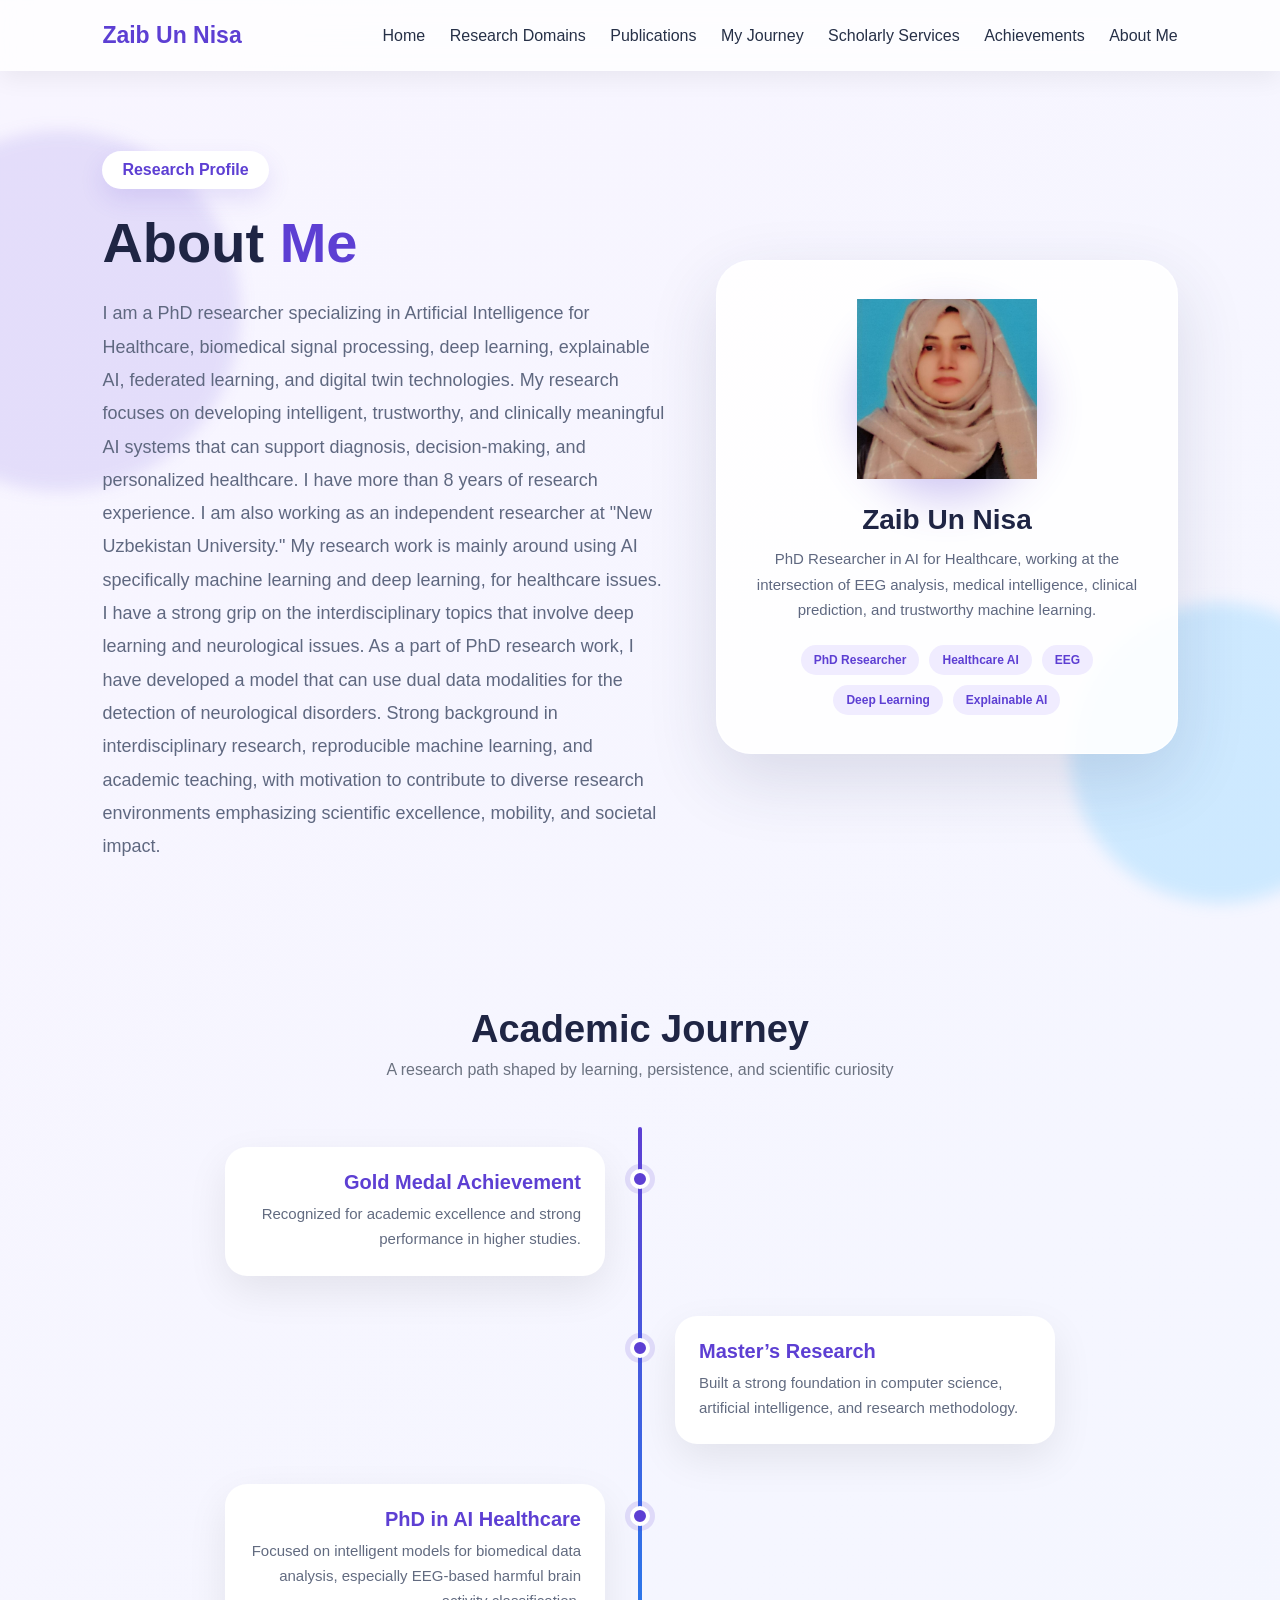
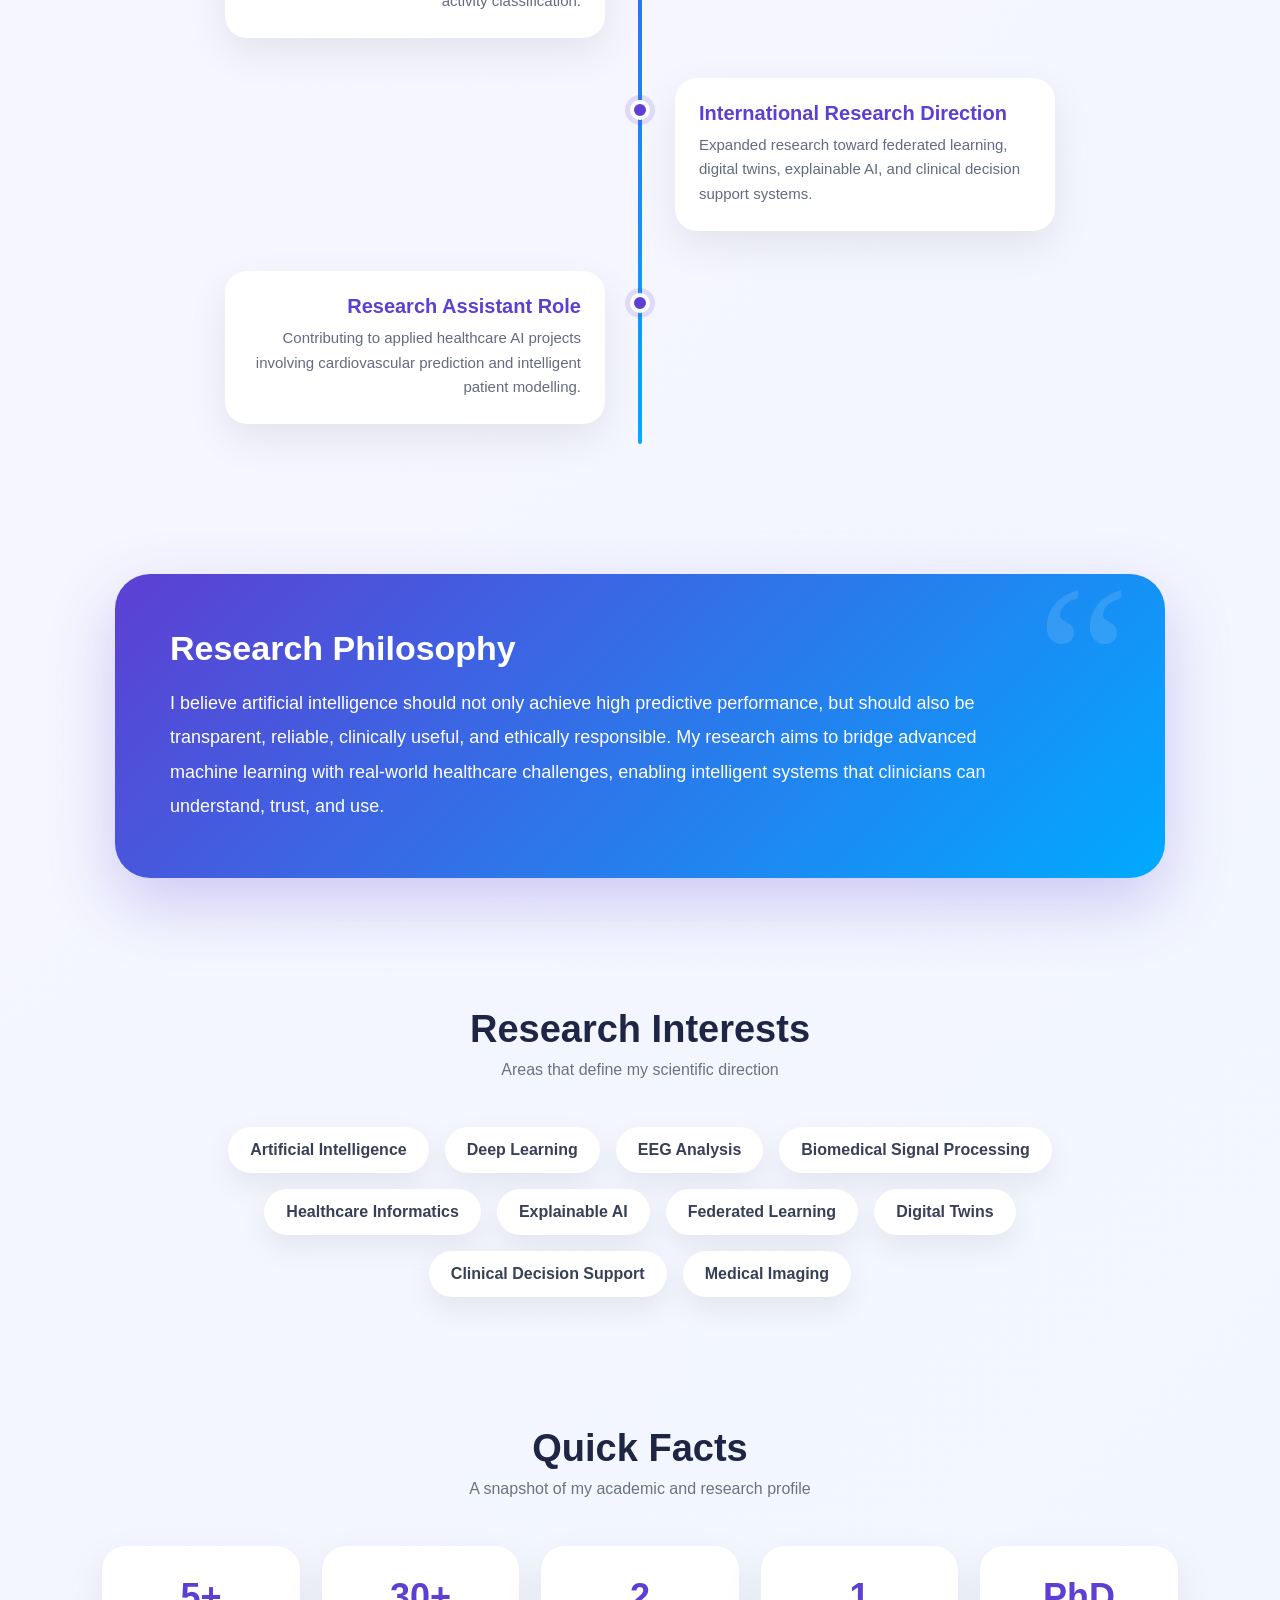
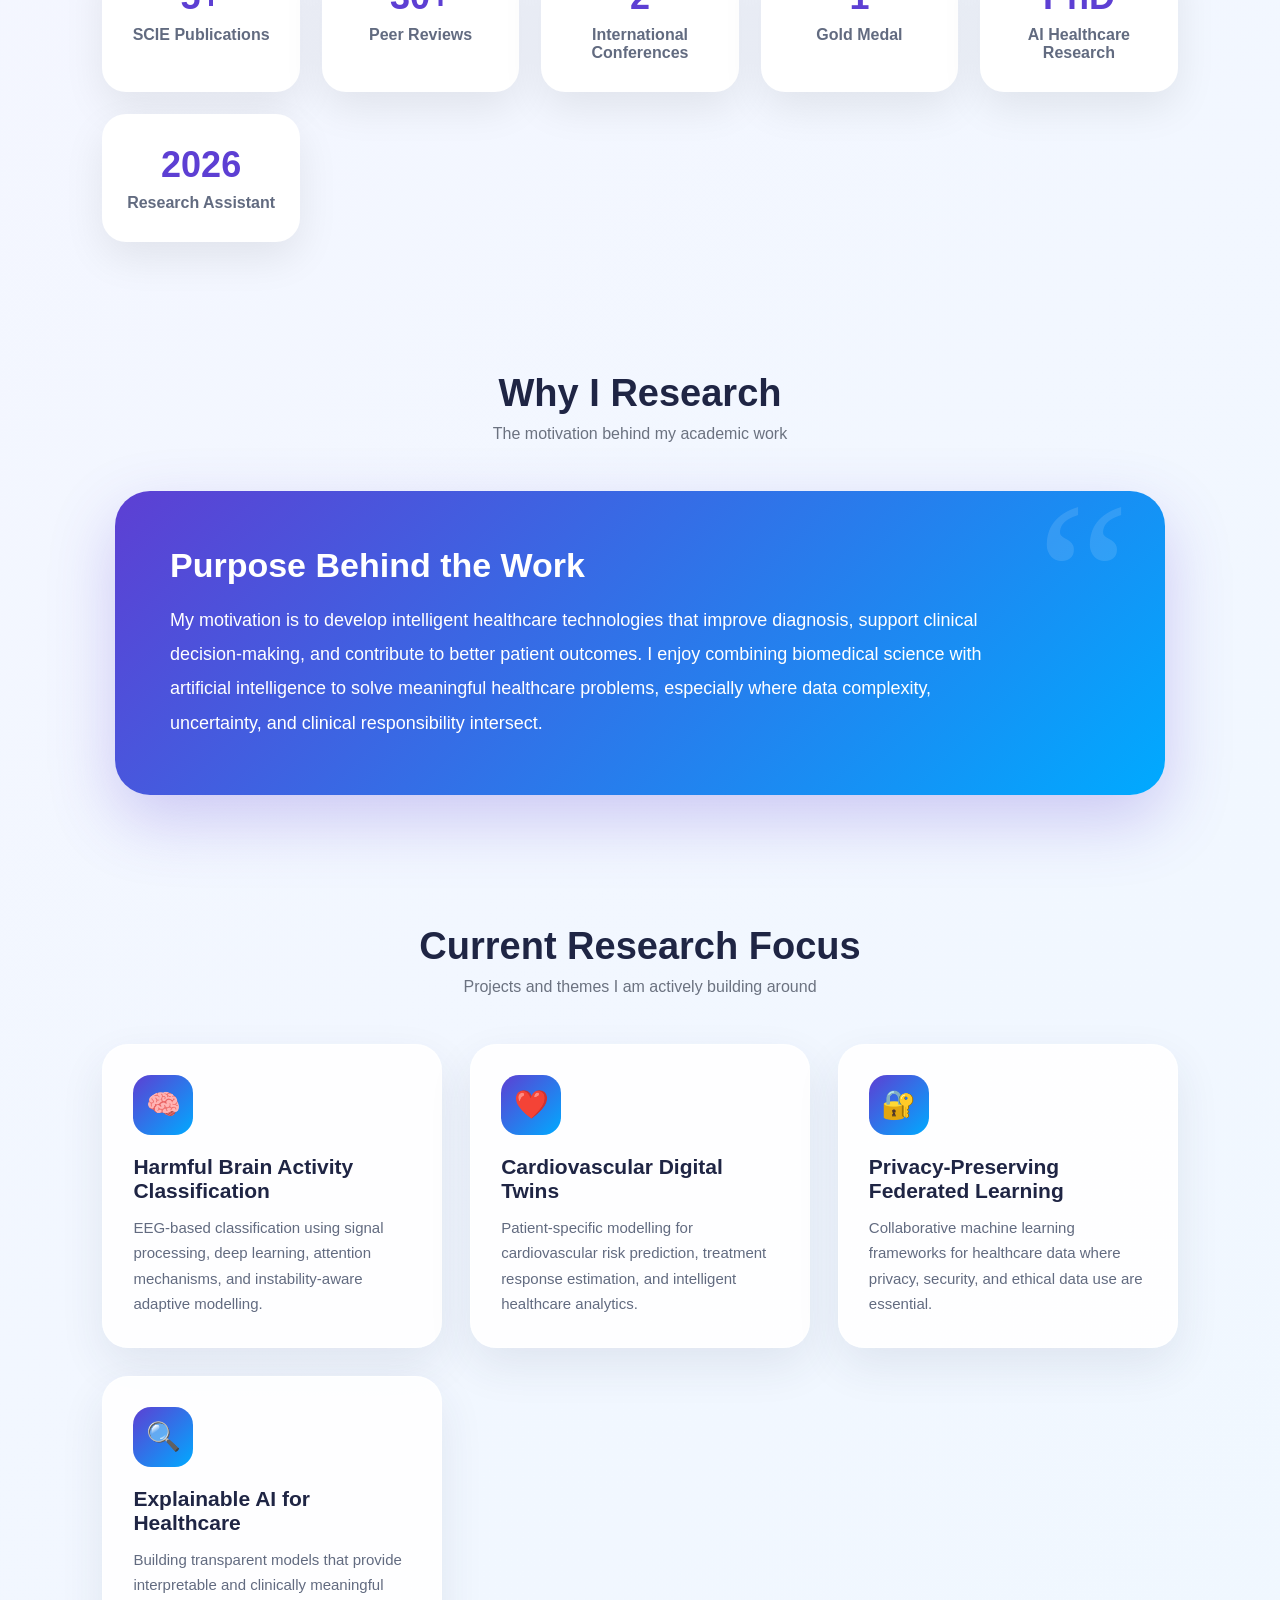
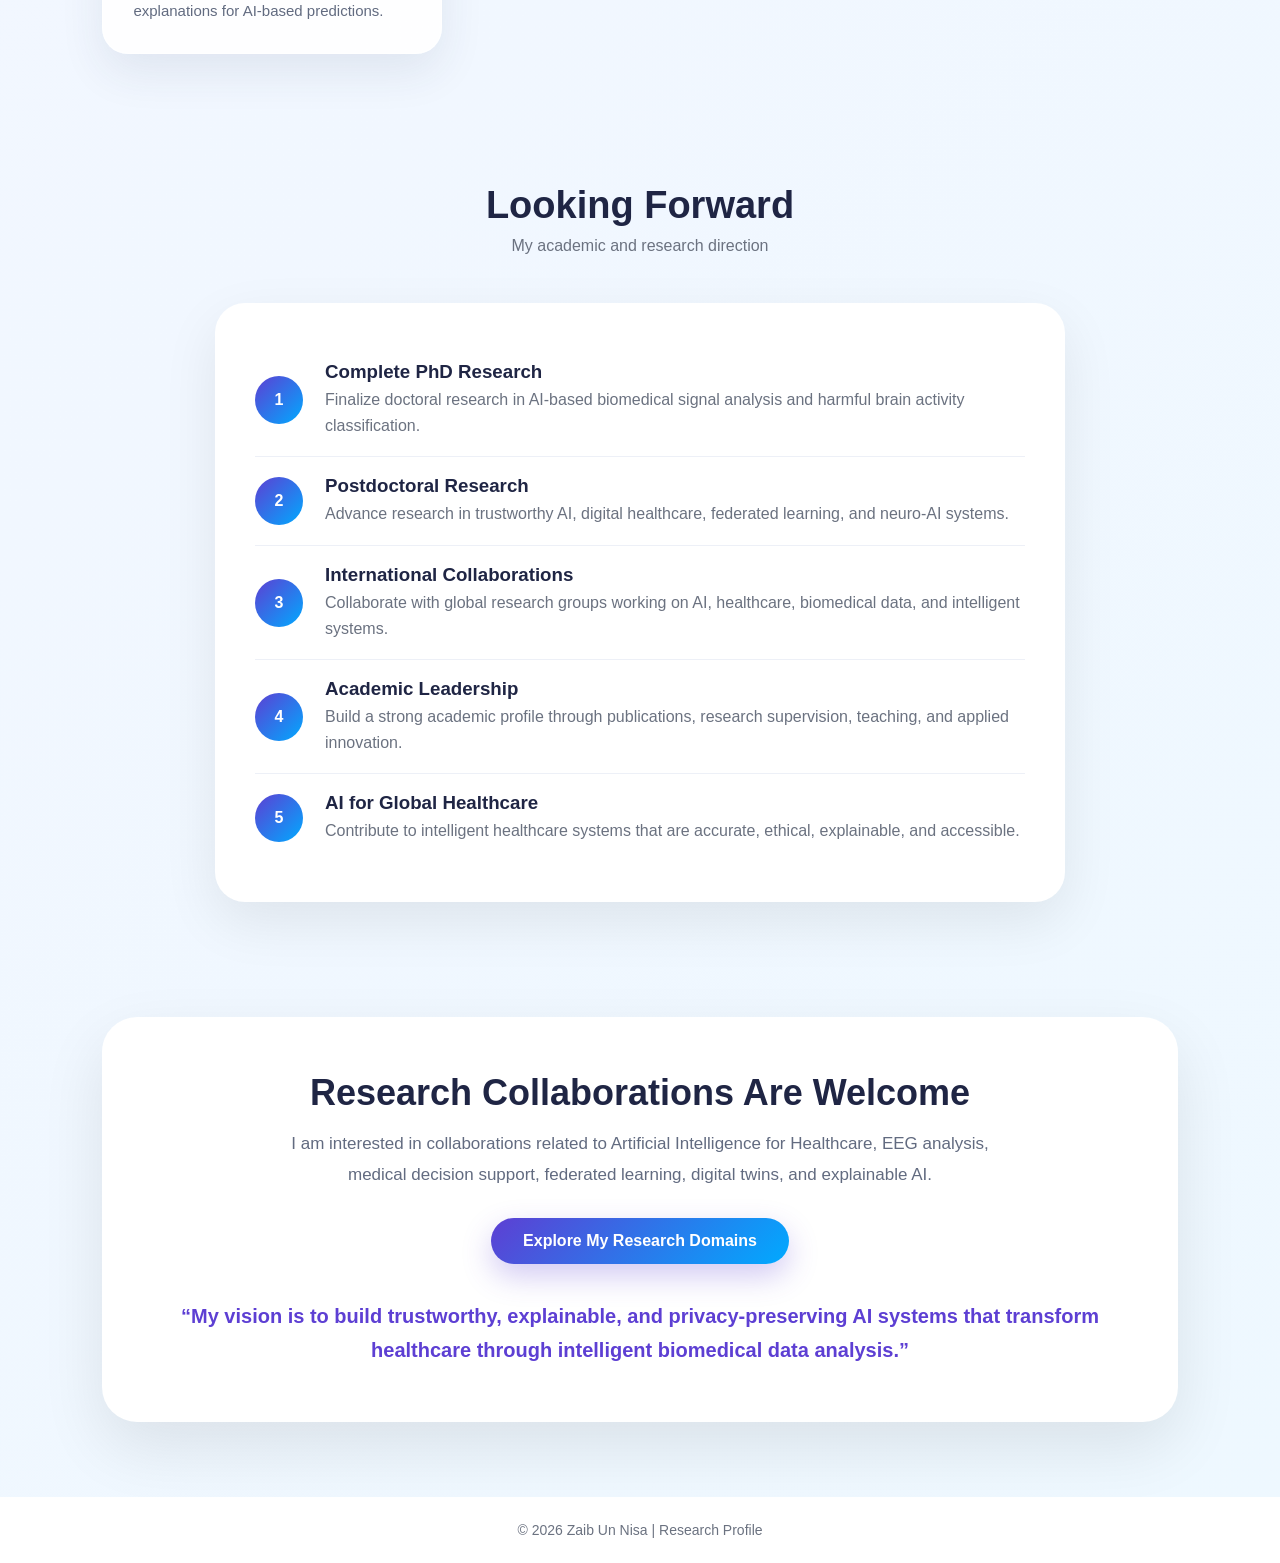
==== abtMe.html @ 647e05a8 "Add files via upload" ====
<!DOCTYPE html>
<html lang="en">
<head>
  <meta charset="UTF-8" />
  <meta name="viewport" content="width=device-width, initial-scale=1.0" />
  <title>Research Profile | Zaib Un Nisa</title>

  <style>
    * {
      margin: 0;
      padding: 0;
      box-sizing: border-box;
      font-family: "Poppins", "Segoe UI", sans-serif;
    }

    body {
      background: linear-gradient(135deg, #f8f5ff, #eef8ff);
      color: #243047;
      overflow-x: hidden;
    }

    header {
      padding: 22px 8%;
      display: flex;
      justify-content: space-between;
      align-items: center;
      background: rgba(255,255,255,0.78);
      backdrop-filter: blur(14px);
      position: sticky;
      top: 0;
      z-index: 100;
      box-shadow: 0 8px 25px rgba(0,0,0,0.06);
    }

    .logo {
      font-size: 23px;
      font-weight: 800;
      color: #5d3fd3;
    }

    nav a {
      text-decoration: none;
      color: #263047;
      margin-left: 20px;
      font-weight: 500;
      transition: 0.3s;
    }

    nav a:hover {
      color: #5d3fd3;
    }

    .hero {
      min-height: 90vh;
      display: grid;
      grid-template-columns: 1.1fr 0.9fr;
      align-items: center;
      gap: 50px;
      padding: 80px 8%;
      position: relative;
    }

    .hero::before {
      content: "";
      position: absolute;
      width: 360px;
      height: 360px;
      background: rgba(93,63,211,0.13);
      border-radius: 50%;
      top: 60px;
      left: -120px;
      filter: blur(8px);
    }

    .hero::after {
      content: "";
      position: absolute;
      width: 300px;
      height: 300px;
      background: rgba(0,170,255,0.16);
      border-radius: 50%;
      right: -90px;
      bottom: 40px;
      filter: blur(8px);
    }

    .hero-text {
      position: relative;
      z-index: 2;
    }

    .badge {
      display: inline-block;
      padding: 10px 20px;
      border-radius: 30px;
      background: white;
      color: #5d3fd3;
      font-weight: 700;
      margin-bottom: 22px;
      box-shadow: 0 10px 25px rgba(93,63,211,0.13);
    }

    .hero h1 {
      font-size: 56px;
      line-height: 1.15;
      color: #1f2544;
      margin-bottom: 22px;
    }

    .hero h1 span {
      color: #5d3fd3;
    }

    .hero p {
      font-size: 18px;
      line-height: 1.85;
      color: #5f6880;
      max-width: 700px;
    }

    .hero-card {
      position: relative;
      z-index: 2;
      background: rgba(255,255,255,0.9);
      border-radius: 35px;
      padding: 38px;
      box-shadow: 0 25px 70px rgba(40,50,90,0.14);
      border: 1px solid rgba(255,255,255,0.9);
    }

    .profile-circle {
      width: 180px;
      height: 180px;
      border-radius: 50%;
      margin: 0 auto 25px;
      background: linear-gradient(135deg, #5d3fd3, #00aaff);
      display: flex;
      align-items: center;
      justify-content: center;
      font-size: 68px;
      color: white;
      box-shadow: 0 18px 45px rgba(93,63,211,0.3);
    }

    .hero-card h2 {
      text-align: center;
      font-size: 28px;
      color: #1f2544;
      margin-bottom: 10px;
    }

    .hero-card p {
      text-align: center;
      font-size: 15px;
      line-height: 1.7;
    }

   
%%%%%%%%%%%%%%%%%%%%%%
    .profile-circle{
        width:220px;
        height:220px;
        margin:0 auto 25px;
        border-radius:50%;
        overflow:hidden;
        border:6px solid white;
        box-shadow:0 15px 40px rgba(93,63,211,.35);
        background:#fff;
    }

     .profile-circle img{
        width:100%;
        height:100%;
        object-fit:cover;
        object-position:center 15%;
        display:block;
        transition:.5s;
    }

    .profile-circle:hover img{
    transform:scale(1.05);
    }

    .mini-tags {
      display: flex;
      flex-wrap: wrap;
      gap: 10px;
      justify-content: center;
      margin-top: 22px;
    }

    .mini-tags span {
      background: #f0ecff;
      color: #5d3fd3;
      padding: 8px 13px;
      border-radius: 20px;
      font-size: 12px;
      font-weight: 700;
    }

    .section {
      padding: 65px 8%;
    }

    .section-title {
      text-align: center;
      margin-bottom: 48px;
    }

    .section-title h2 {
      font-size: 38px;
      color: #1f2544;
      margin-bottom: 10px;
    }

    .section-title p {
      color: #6b7280;
      font-size: 16px;
    }

    .timeline {
      max-width: 900px;
      margin: auto;
      position: relative;
    }

    .timeline::before {
      content: "";
      position: absolute;
      width: 4px;
      height: 100%;
      background: linear-gradient(#5d3fd3, #00aaff);
      left: 50%;
      transform: translateX(-50%);
      border-radius: 20px;
    }

    .timeline-item {
      width: 50%;
      padding: 20px 35px;
      position: relative;
    }

    .timeline-item:nth-child(odd) {
      left: 0;
      text-align: right;
    }

    .timeline-item:nth-child(even) {
      left: 50%;
    }

    .timeline-content {
      background: white;
      padding: 24px;
      border-radius: 22px;
      box-shadow: 0 15px 40px rgba(0,0,0,0.08);
      transition: 0.3s;
    }

    .timeline-content:hover {
      transform: translateY(-7px);
      box-shadow: 0 22px 50px rgba(93,63,211,0.17);
    }

    .timeline-content h3 {
      color: #5d3fd3;
      margin-bottom: 8px;
      font-size: 20px;
    }

    .timeline-content p {
      color: #626b80;
      line-height: 1.65;
      font-size: 15px;
    }

    .dot {
      width: 20px;
      height: 20px;
      background: #5d3fd3;
      border: 4px solid white;
      border-radius: 50%;
      position: absolute;
      top: 42px;
      box-shadow: 0 0 0 5px rgba(93,63,211,0.15);
    }

    .timeline-item:nth-child(odd) .dot {
      right: -10px;
    }

    .timeline-item:nth-child(even) .dot {
      left: -10px;
    }

    .philosophy {
      background: linear-gradient(135deg, #5d3fd3, #00aaff);
      border-radius: 35px;
      padding: 55px;
      color: white;
      box-shadow: 0 25px 65px rgba(93,63,211,0.25);
      max-width: 1050px;
      margin: auto;
      position: relative;
      overflow: hidden;
    }

    .philosophy::after {
      content: "“";
      position: absolute;
      font-size: 210px;
      right: 35px;
      top: -35px;
      opacity: 0.12;
      font-family: serif;
    }

    .philosophy h2 {
      font-size: 34px;
      margin-bottom: 18px;
    }

    .philosophy p {
      font-size: 18px;
      line-height: 1.9;
      max-width: 850px;
    }

    .interests {
      display: flex;
      flex-wrap: wrap;
      gap: 16px;
      justify-content: center;
      max-width: 1000px;
      margin: auto;
    }

    .interest {
      padding: 14px 22px;
      background: white;
      border-radius: 30px;
      font-weight: 700;
      color: #384057;
      box-shadow: 0 12px 30px rgba(0,0,0,0.07);
      transition: 0.3s;
    }

    .interest:hover {
      background: #5d3fd3;
      color: white;
      transform: translateY(-5px);
    }

    .stats-grid {
      display: grid;
      grid-template-columns: repeat(auto-fit, minmax(170px, 1fr));
      gap: 22px;
    }

    .stat-card {
      background: white;
      padding: 30px 20px;
      border-radius: 24px;
      text-align: center;
      box-shadow: 0 16px 42px rgba(0,0,0,0.08);
      transition: 0.3s;
    }

    .stat-card:hover {
      transform: translateY(-8px);
      box-shadow: 0 22px 55px rgba(93,63,211,0.17);
    }

    .stat-card h3 {
      font-size: 36px;
      color: #5d3fd3;
      margin-bottom: 8px;
    }

    .stat-card p {
      color: #626b80;
      font-weight: 600;
    }

    .focus-grid {
      display: grid;
      grid-template-columns: repeat(auto-fit, minmax(260px, 1fr));
      gap: 28px;
    }

    .focus-card {
      background: rgba(255,255,255,0.88);
      padding: 30px;
      border-radius: 26px;
      box-shadow: 0 18px 45px rgba(40,50,90,0.09);
      transition: 0.35s;
      border: 1px solid rgba(255,255,255,0.9);
    }

    .focus-card:hover {
      transform: translateY(-10px);
      box-shadow: 0 25px 60px rgba(93,63,211,0.18);
    }

    .focus-icon {
      width: 60px;
      height: 60px;
      border-radius: 18px;
      background: linear-gradient(135deg, #5d3fd3, #00aaff);
      color: white;
      display: flex;
      align-items: center;
      justify-content: center;
      font-size: 28px;
      margin-bottom: 20px;
    }

    .focus-card h3 {
      color: #1f2544;
      margin-bottom: 12px;
      font-size: 21px;
    }

    .focus-card p {
      color: #626b80;
      line-height: 1.7;
      font-size: 15px;
    }

    .roadmap {
      max-width: 850px;
      margin: auto;
      background: white;
      padding: 40px;
      border-radius: 30px;
      box-shadow: 0 20px 55px rgba(0,0,0,0.08);
    }

    .road-step {
      display: flex;
      align-items: center;
      gap: 22px;
      padding: 18px 0;
      border-bottom: 1px solid #edf0f7;
    }

    .road-step:last-child {
      border-bottom: none;
    }

    .road-num {
      width: 48px;
      height: 48px;
      border-radius: 50%;
      background: linear-gradient(135deg, #5d3fd3, #00aaff);
      color: white;
      display: flex;
      align-items: center;
      justify-content: center;
      font-weight: 800;
      flex-shrink: 0;
    }

    .road-step h3 {
      color: #1f2544;
      margin-bottom: 4px;
    }

    .road-step p {
      color: #6b7280;
      line-height: 1.6;
    }

    .cta {
      margin: 50px 8% 75px;
      background: #ffffff;
      border-radius: 35px;
      padding: 55px 35px;
      text-align: center;
      box-shadow: 0 25px 65px rgba(0,0,0,0.09);
    }

    .cta h2 {
      font-size: 36px;
      color: #1f2544;
      margin-bottom: 15px;
    }

    .cta p {
      color: #626b80;
      line-height: 1.8;
      max-width: 760px;
      margin: 0 auto 28px;
      font-size: 17px;
    }

    .quote {
      margin-top: 35px;
      font-size: 20px;
      color: #5d3fd3;
      font-weight: 700;
      line-height: 1.7;
    }

    .btn {
      display: inline-block;
      padding: 14px 32px;
      border-radius: 30px;
      text-decoration: none;
      background: linear-gradient(135deg, #5d3fd3, #00aaff);
      color: white;
      font-weight: 700;
      box-shadow: 0 12px 30px rgba(93,63,211,0.28);
      transition: 0.3s;
    }

    .btn:hover {
      transform: translateY(-4px);
      box-shadow: 0 18px 38px rgba(93,63,211,0.35);
    }

    footer {
      background: white;
      text-align: center;
      padding: 25px;
      color: #6b7280;
      font-size: 14px;
    }

    @media (max-width: 850px) {
      .hero {
        grid-template-columns: 1fr;
        text-align: center;
      }

      .hero h1 {
        font-size: 40px;
      }

      nav {
        text-align: center;
      }

      nav a {
        margin: 6px;
        display: inline-block;
      }

      header {
        flex-direction: column;
        gap: 14px;
      }

      .timeline::before {
        left: 20px;
      }

      .timeline-item {
        width: 100%;
        left: 0 !important;
        text-align: left !important;
        padding-left: 55px;
        padding-right: 0;
      }

      .timeline-item .dot {
        left: 10px !important;
      }

      .philosophy {
        padding: 35px;
      }
    }
  </style>
</head>

<body>

  <header>
    <div class="logo">Zaib Un Nisa</div>
    <nav>
      <a href="index.html">Home</a>
        <a href="research_domain.html"class="active">Research Domains</a>
        <a href="publications.html">Publications</a>
        <a href="my_journey.html">My Journey</a>
        <a href="scholarly-services.html">Scholarly Services</a>
        <a href="acheivements.html">Achievements</a>
        <a href="abtMe.html">About Me</a>
    </nav>
  </header>

  <section class="hero">
    <div class="hero-text">
      <div class="badge">Research Profile</div>
      <h1>About <span>Me</span></h1>
      <p>
        I am a PhD researcher specializing in Artificial Intelligence for Healthcare,
        biomedical signal processing, deep learning, explainable AI, federated learning,
        and digital twin technologies. My research focuses on developing intelligent,
        trustworthy, and clinically meaningful AI systems that can support diagnosis,
        decision-making, and personalized healthcare.
        I have more than 8 years of research experience. I am also working as an independent researcher 
        at "New Uzbekistan University." My research work is mainly around using AI specifically 
        machine learning and deep learning, for healthcare issues. I have a strong grip on the 
        interdisciplinary topics that involve deep learning and neurological issues. As a part of PhD research 
        work, I have developed a model that can use dual data modalities for the detection
        of neurological disorders. Strong background in interdisciplinary research, reproducible 
        machine learning, and academic teaching, with motivation to contribute to diverse research 
        environments emphasizing scientific excellence, mobility, and societal impact.
      </p>
    </div>

    <div class="hero-card">
      <div class="profile-circle">
        <img src="images/profile.jpeg">
        </div>
      <h2>Zaib Un Nisa</h2>
      <p>
        PhD Researcher in AI for Healthcare, working at the intersection of
        EEG analysis, medical intelligence, clinical prediction, and trustworthy machine learning.
      </p>

      <div class="mini-tags">
        <span>PhD Researcher</span>
        <span>Healthcare AI</span>
        <span>EEG</span>
        <span>Deep Learning</span>
        <span>Explainable AI</span>
      </div>
    </div>
  </section>

  <section class="section">
    <div class="section-title">
      <h2>Academic Journey</h2>
      <p>A research path shaped by learning, persistence, and scientific curiosity</p>
    </div>

    <div class="timeline">
      <div class="timeline-item">
        <div class="dot"></div>
        <div class="timeline-content">
          <h3>Gold Medal Achievement</h3>
          <p>Recognized for academic excellence and strong performance in higher studies.</p>
        </div>
      </div>

      <div class="timeline-item">
        <div class="dot"></div>
        <div class="timeline-content">
          <h3>Master’s Research</h3>
          <p>Built a strong foundation in computer science, artificial intelligence, and research methodology.</p>
        </div>
      </div>

      <div class="timeline-item">
        <div class="dot"></div>
        <div class="timeline-content">
          <h3>PhD in AI Healthcare</h3>
          <p>Focused on intelligent models for biomedical data analysis, especially EEG-based harmful brain activity classification.</p>
        </div>
      </div>

      <div class="timeline-item">
        <div class="dot"></div>
        <div class="timeline-content">
          <h3>International Research Direction</h3>
          <p>Expanded research toward federated learning, digital twins, explainable AI, and clinical decision support systems.</p>
        </div>
      </div>

      <div class="timeline-item">
        <div class="dot"></div>
        <div class="timeline-content">
          <h3>Research Assistant Role</h3>
          <p>Contributing to applied healthcare AI projects involving cardiovascular prediction and intelligent patient modelling.</p>
        </div>
      </div>
    </div>
  </section>

  <section class="section">
    <div class="philosophy">
      <h2>Research Philosophy</h2>
      <p>
        I believe artificial intelligence should not only achieve high predictive performance,
        but should also be transparent, reliable, clinically useful, and ethically responsible.
        My research aims to bridge advanced machine learning with real-world healthcare challenges,
        enabling intelligent systems that clinicians can understand, trust, and use.
      </p>
    </div>
  </section>

  <section class="section">
    <div class="section-title">
      <h2>Research Interests</h2>
      <p>Areas that define my scientific direction</p>
    </div>

    <div class="interests">
      <div class="interest">Artificial Intelligence</div>
      <div class="interest">Deep Learning</div>
      <div class="interest">EEG Analysis</div>
      <div class="interest">Biomedical Signal Processing</div>
      <div class="interest">Healthcare Informatics</div>
      <div class="interest">Explainable AI</div>
      <div class="interest">Federated Learning</div>
      <div class="interest">Digital Twins</div>
      <div class="interest">Clinical Decision Support</div>
      <div class="interest">Medical Imaging</div>
    </div>
  </section>

  <section class="section">
    <div class="section-title">
      <h2>Quick Facts</h2>
      <p>A snapshot of my academic and research profile</p>
    </div>

    <div class="stats-grid">
      <div class="stat-card">
        <h3>5+</h3>
        <p>SCIE Publications</p>
      </div>

      <div class="stat-card">
        <h3>30+</h3>
        <p>Peer Reviews</p>
      </div>

      <div class="stat-card">
        <h3>2</h3>
        <p>International Conferences</p>
      </div>

      <div class="stat-card">
        <h3>1</h3>
        <p>Gold Medal</p>
      </div>

      <div class="stat-card">
        <h3>PhD</h3>
        <p>AI Healthcare Research</p>
      </div>

      <div class="stat-card">
        <h3>2026</h3>
        <p>Research Assistant</p>
      </div>
    </div>
  </section>

  <section class="section">
    <div class="section-title">
      <h2>Why I Research</h2>
      <p>The motivation behind my academic work</p>
    </div>

    <div class="philosophy">
      <h2>Purpose Behind the Work</h2>
      <p>
        My motivation is to develop intelligent healthcare technologies that improve diagnosis,
        support clinical decision-making, and contribute to better patient outcomes. I enjoy combining
        biomedical science with artificial intelligence to solve meaningful healthcare problems,
        especially where data complexity, uncertainty, and clinical responsibility intersect.
      </p>
    </div>
  </section>

  <section class="section">
    <div class="section-title">
      <h2>Current Research Focus</h2>
      <p>Projects and themes I am actively building around</p>
    </div>

    <div class="focus-grid">
      <div class="focus-card">
        <div class="focus-icon">🧠</div>
        <h3>Harmful Brain Activity Classification</h3>
        <p>
          EEG-based classification using signal processing, deep learning,
          attention mechanisms, and instability-aware adaptive modelling.
        </p>
      </div>

      <div class="focus-card">
        <div class="focus-icon">❤️</div>
        <h3>Cardiovascular Digital Twins</h3>
        <p>
          Patient-specific modelling for cardiovascular risk prediction,
          treatment response estimation, and intelligent healthcare analytics.
        </p>
      </div>

      <div class="focus-card">
        <div class="focus-icon">🔐</div>
        <h3>Privacy-Preserving Federated Learning</h3>
        <p>
          Collaborative machine learning frameworks for healthcare data
          where privacy, security, and ethical data use are essential.
        </p>
      </div>

      <div class="focus-card">
        <div class="focus-icon">🔍</div>
        <h3>Explainable AI for Healthcare</h3>
        <p>
          Building transparent models that provide interpretable and clinically
          meaningful explanations for AI-based predictions.
        </p>
      </div>
    </div>
  </section>

  <section class="section">
    <div class="section-title">
      <h2>Looking Forward</h2>
      <p>My academic and research direction</p>
    </div>

    <div class="roadmap">
      <div class="road-step">
        <div class="road-num">1</div>
        <div>
          <h3>Complete PhD Research</h3>
          <p>Finalize doctoral research in AI-based biomedical signal analysis and harmful brain activity classification.</p>
        </div>
      </div>

      <div class="road-step">
        <div class="road-num">2</div>
        <div>
          <h3>Postdoctoral Research</h3>
          <p>Advance research in trustworthy AI, digital healthcare, federated learning, and neuro-AI systems.</p>
        </div>
      </div>

      <div class="road-step">
        <div class="road-num">3</div>
        <div>
          <h3>International Collaborations</h3>
          <p>Collaborate with global research groups working on AI, healthcare, biomedical data, and intelligent systems.</p>
        </div>
      </div>

      <div class="road-step">
        <div class="road-num">4</div>
        <div>
          <h3>Academic Leadership</h3>
          <p>Build a strong academic profile through publications, research supervision, teaching, and applied innovation.</p>
        </div>
      </div>

      <div class="road-step">
        <div class="road-num">5</div>
        <div>
          <h3>AI for Global Healthcare</h3>
          <p>Contribute to intelligent healthcare systems that are accurate, ethical, explainable, and accessible.</p>
        </div>
      </div>
    </div>
  </section>

  <section class="cta">
    <h2>Research Collaborations Are Welcome</h2>
    <p>
      I am interested in collaborations related to Artificial Intelligence for Healthcare,
      EEG analysis, medical decision support, federated learning, digital twins,
      and explainable AI.
    </p>

    <a href="research_domain.html" class="btn">Explore My Research Domains</a>

    <div class="quote">
      “My vision is to build trustworthy, explainable, and privacy-preserving AI systems
      that transform healthcare through intelligent biomedical data analysis.”
    </div>
  </section>

  <footer>
    © 2026 Zaib Un Nisa | Research Profile
  </footer>

</body>
</html>
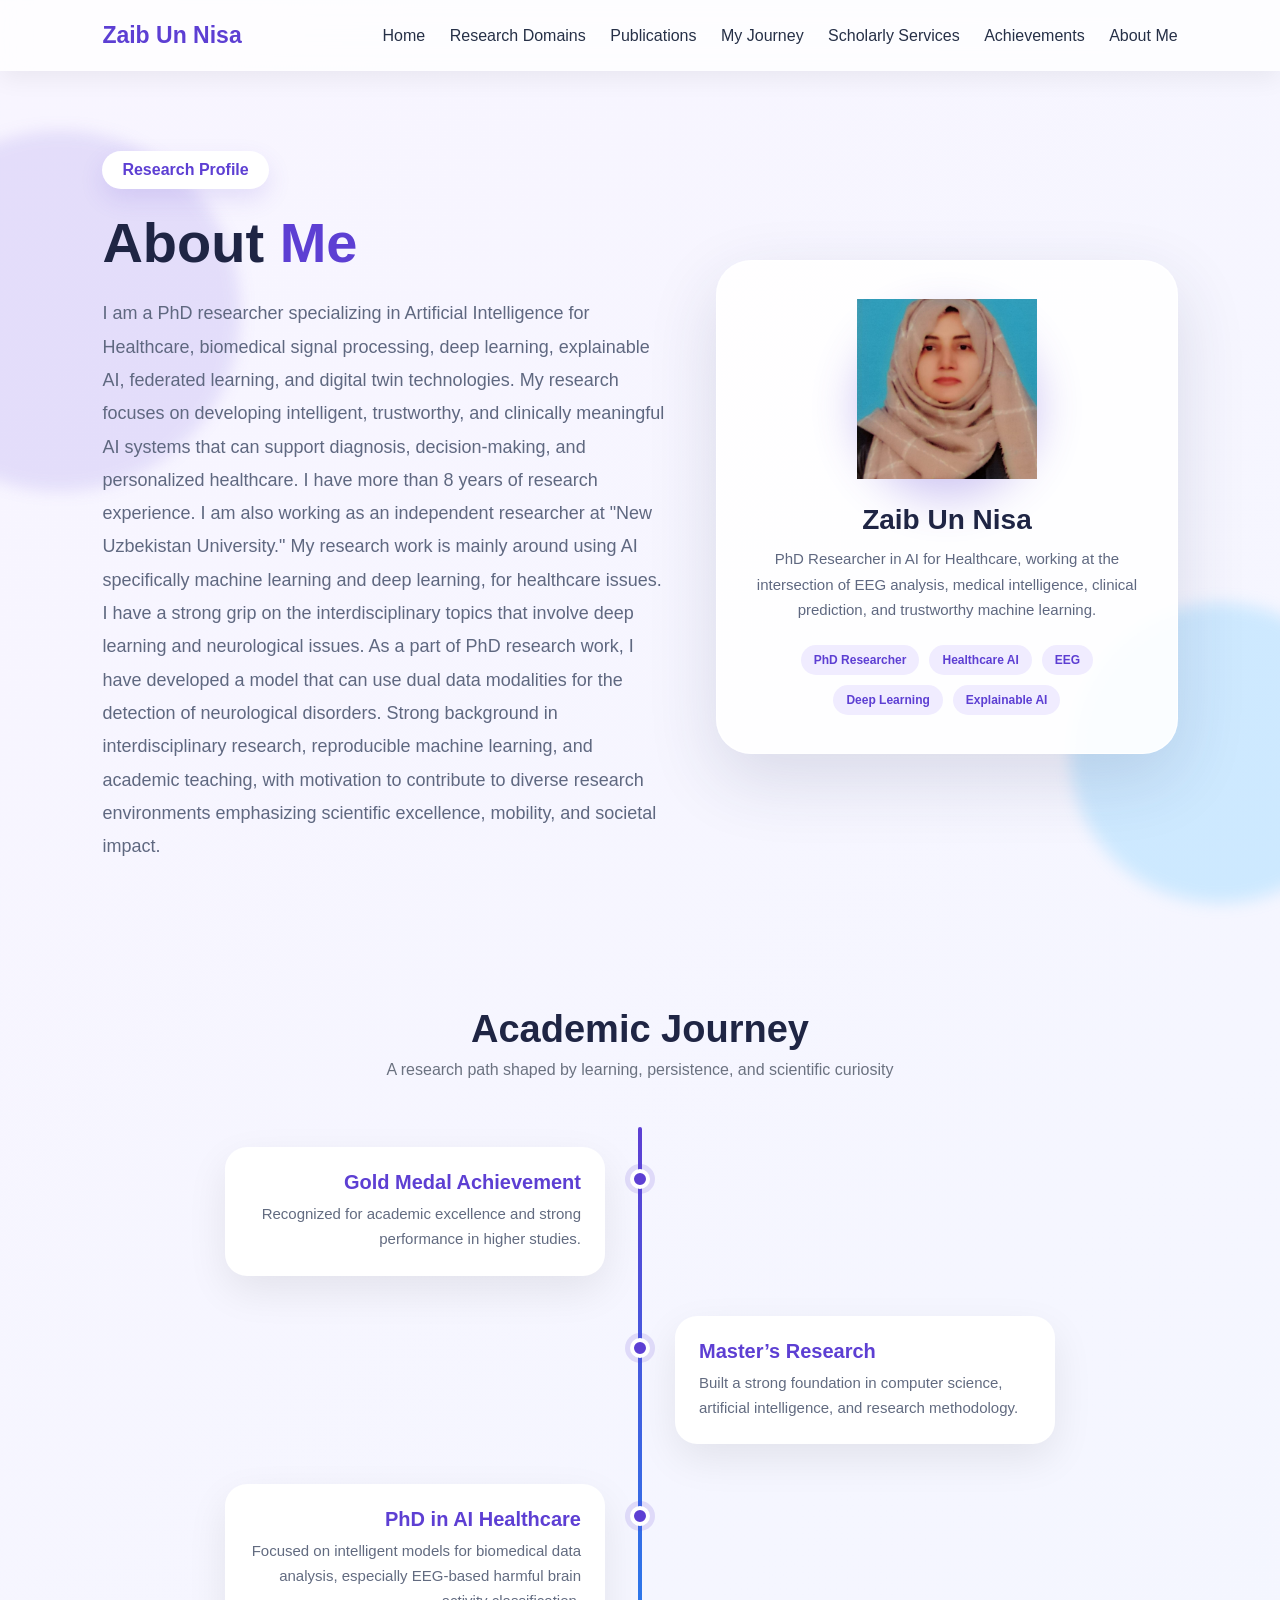
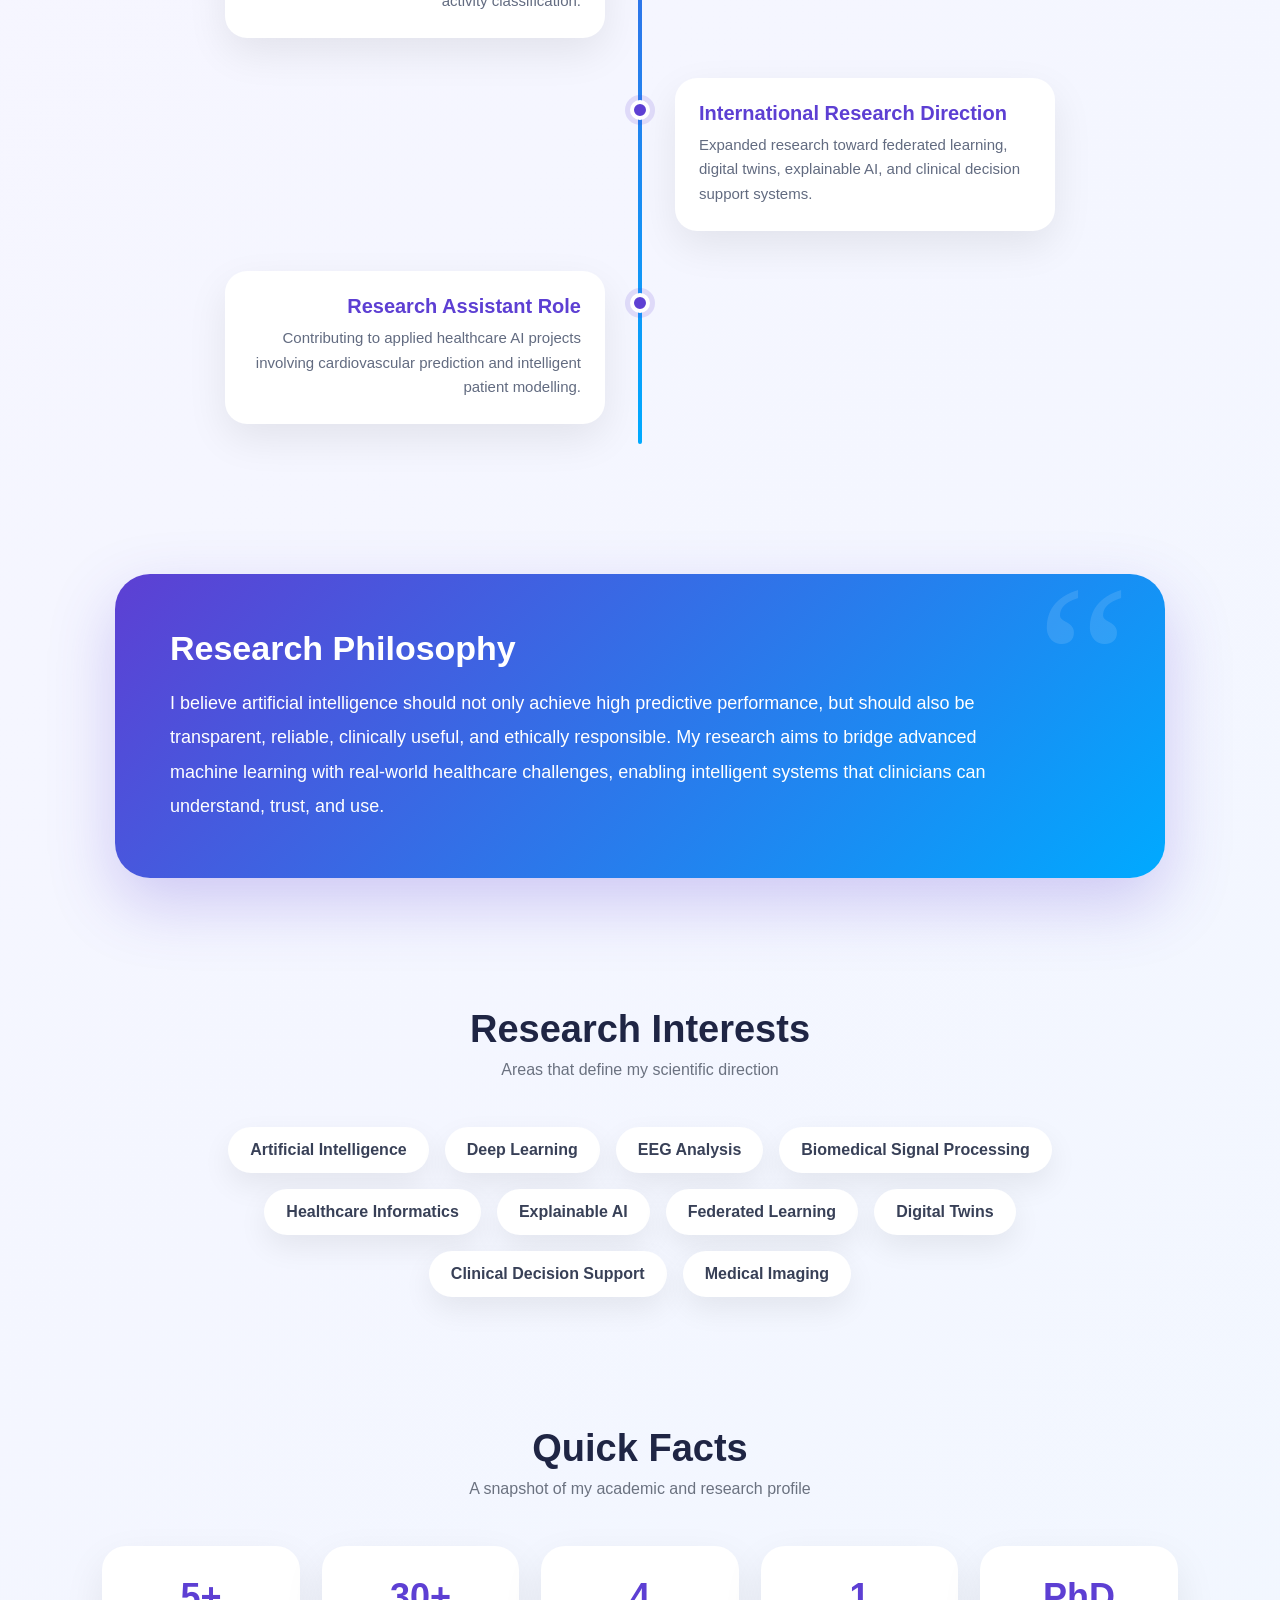
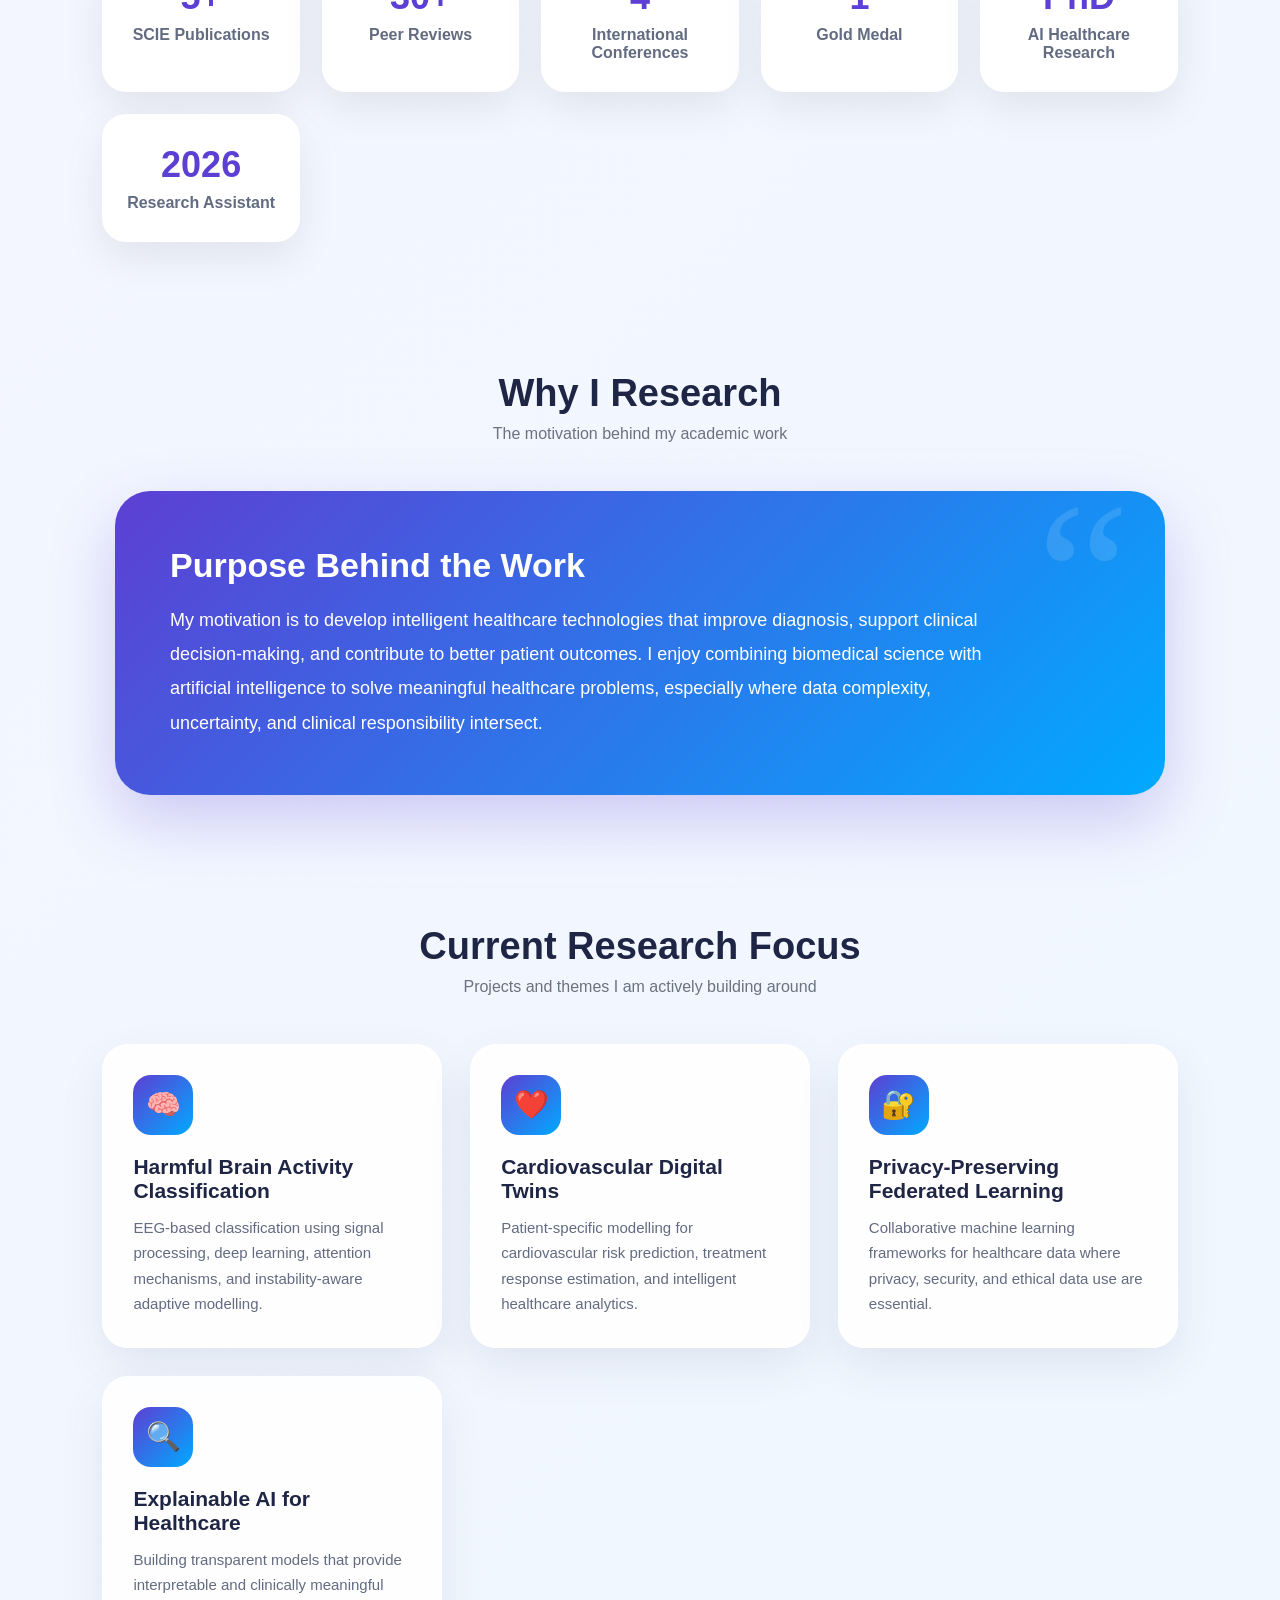
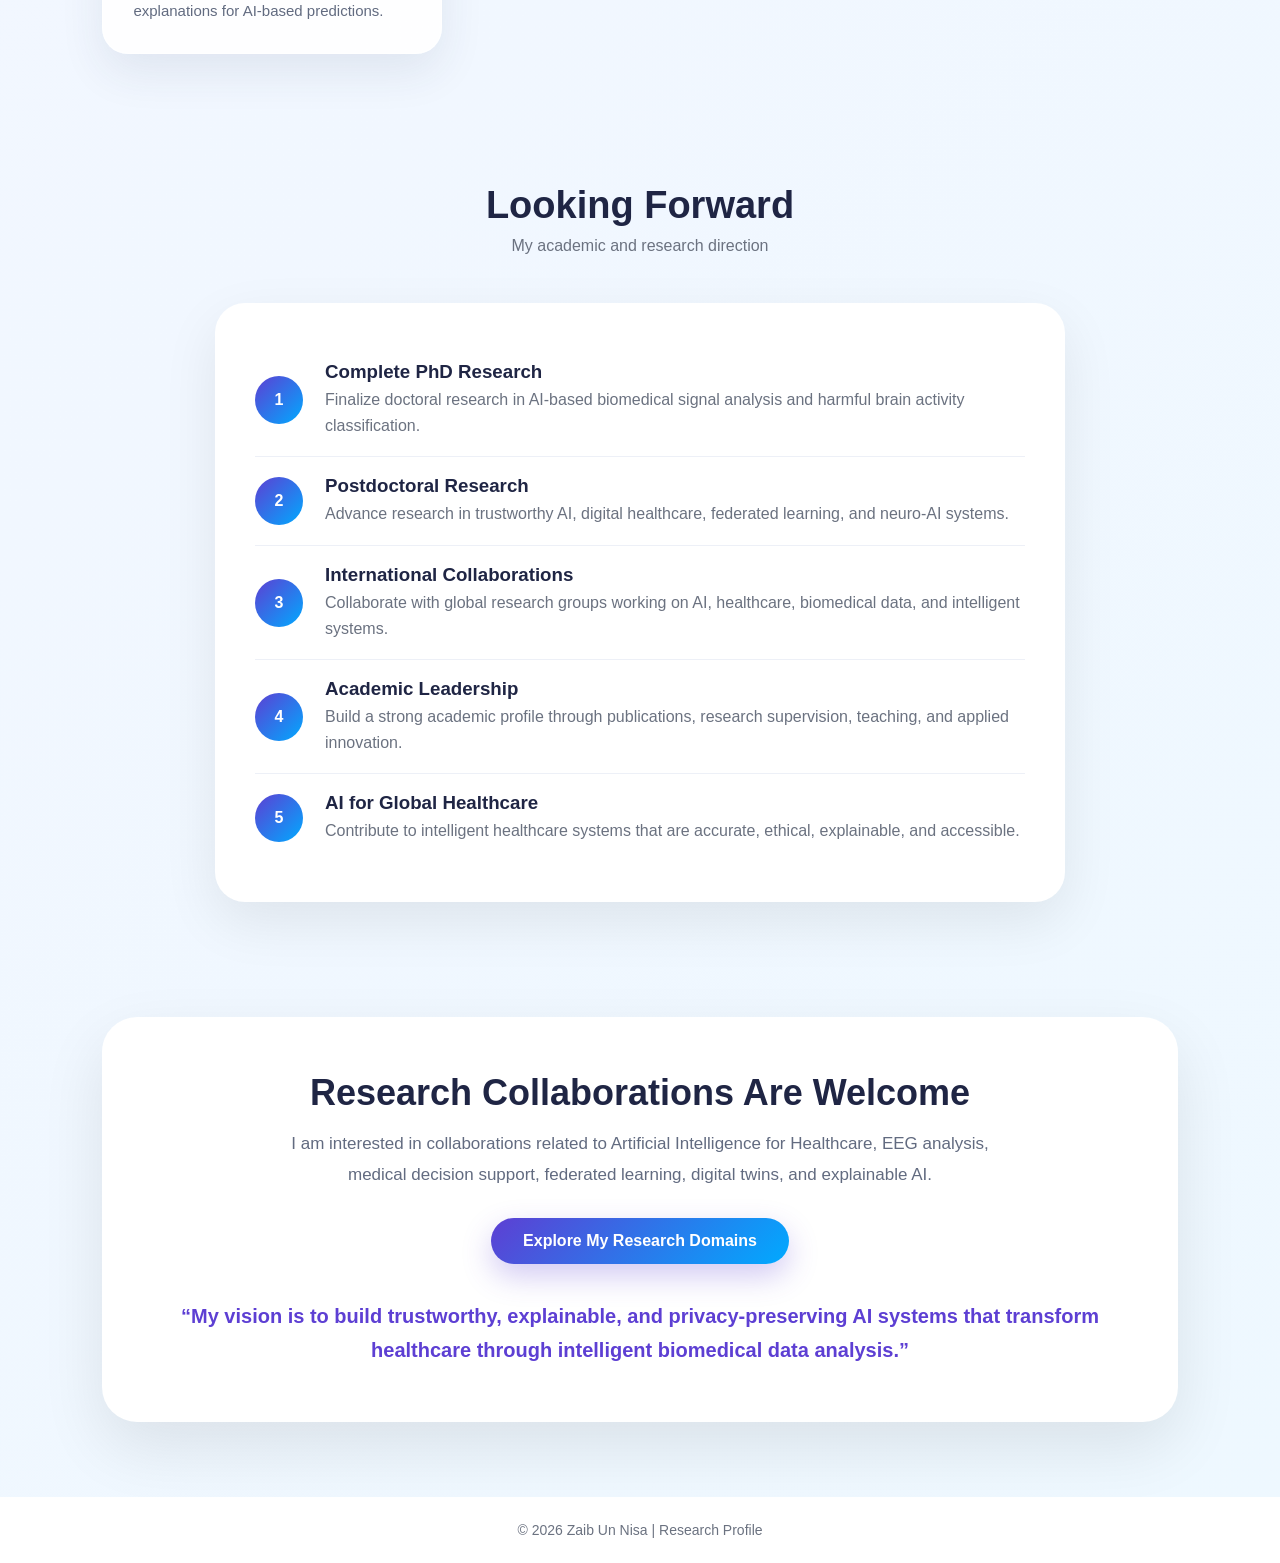
==== commit 9c268591: "Add files via upload" ====
--- a/abtMe.html
+++ b/abtMe.html
@@ -583,7 +583,7 @@
       <a href="index.html">Home</a>
         <a href="research_domain.html"class="active">Research Domains</a>
         <a href="publications.html">Publications</a>
-        <a href="my_journey.html">My Journey</a>
+        <a href="my_journey4.html">My Journey</a>
         <a href="scholarly-services.html">Scholarly Services</a>
         <a href="acheivements.html">Achievements</a>
         <a href="abtMe.html">About Me</a>
@@ -730,7 +730,7 @@
       </div>
 
       <div class="stat-card">
-        <h3>2</h3>
+        <h3>4</h3>
         <p>International Conferences</p>
       </div>
 
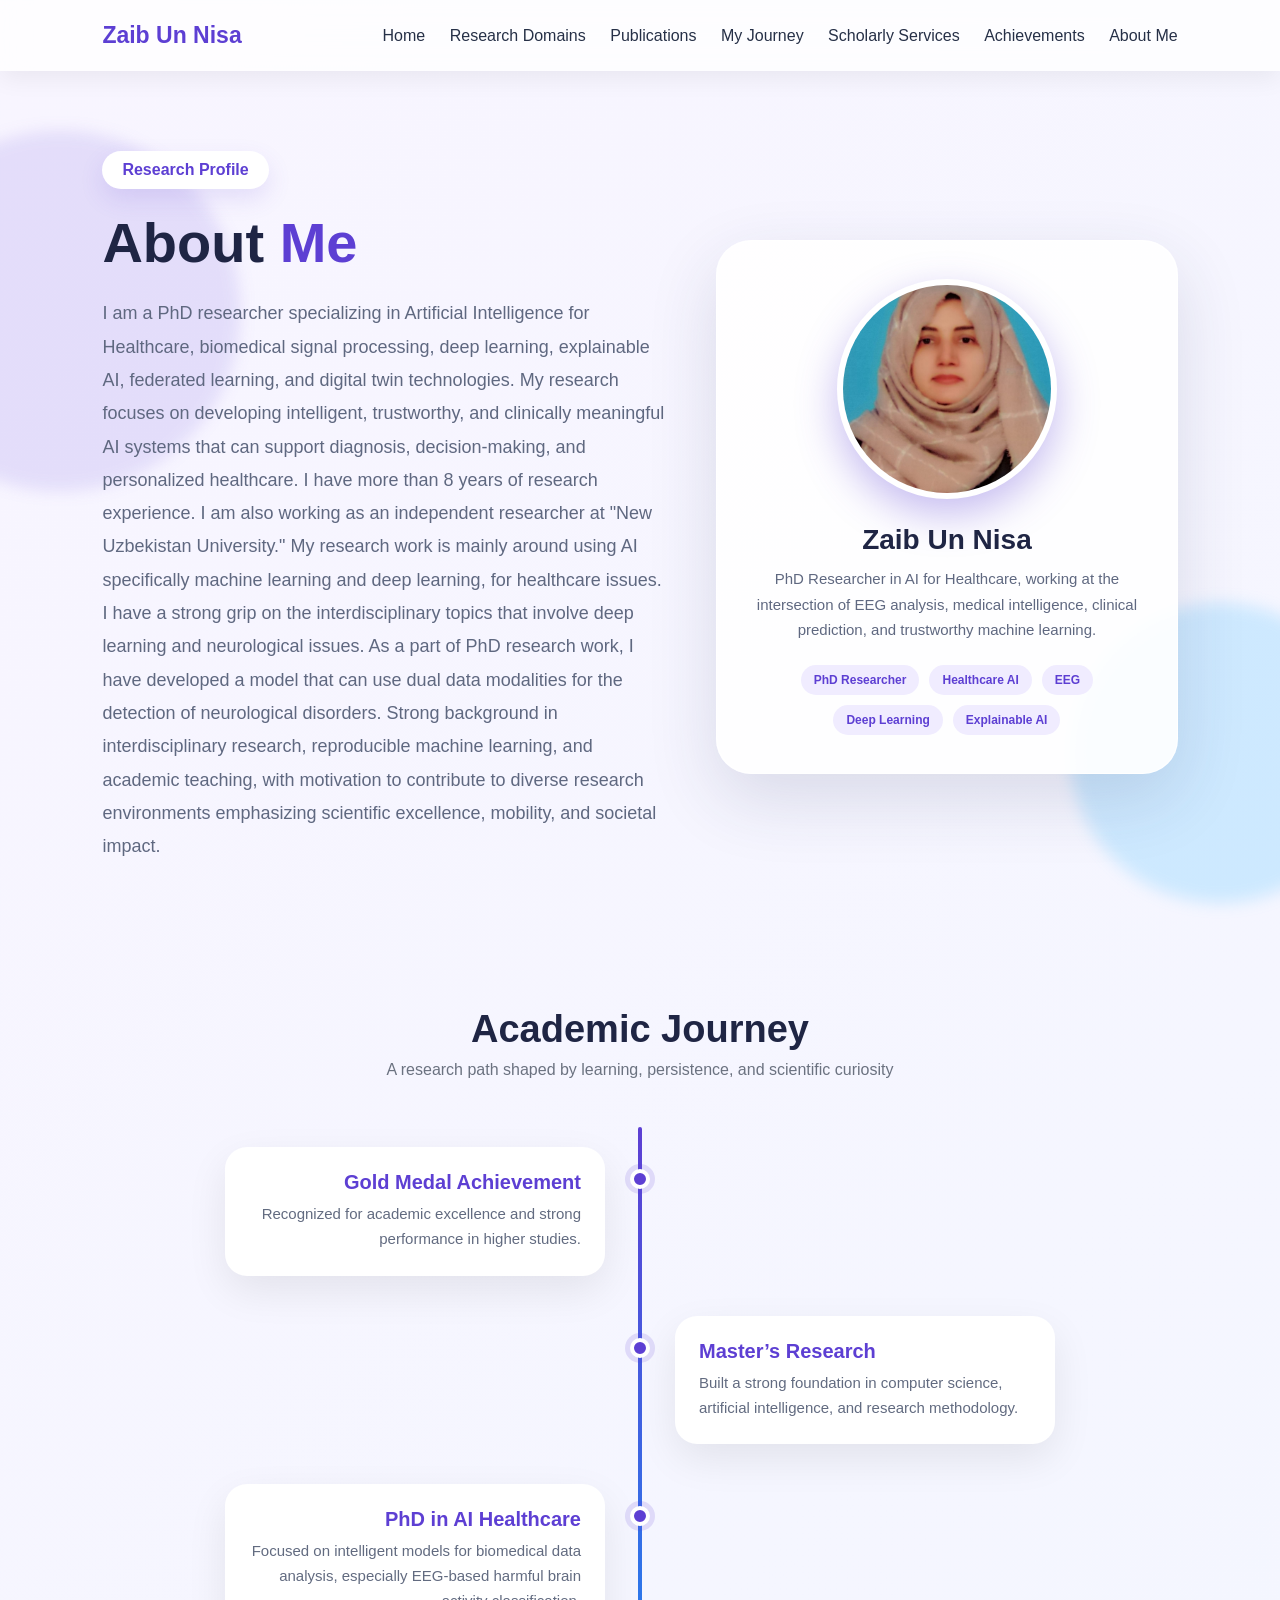
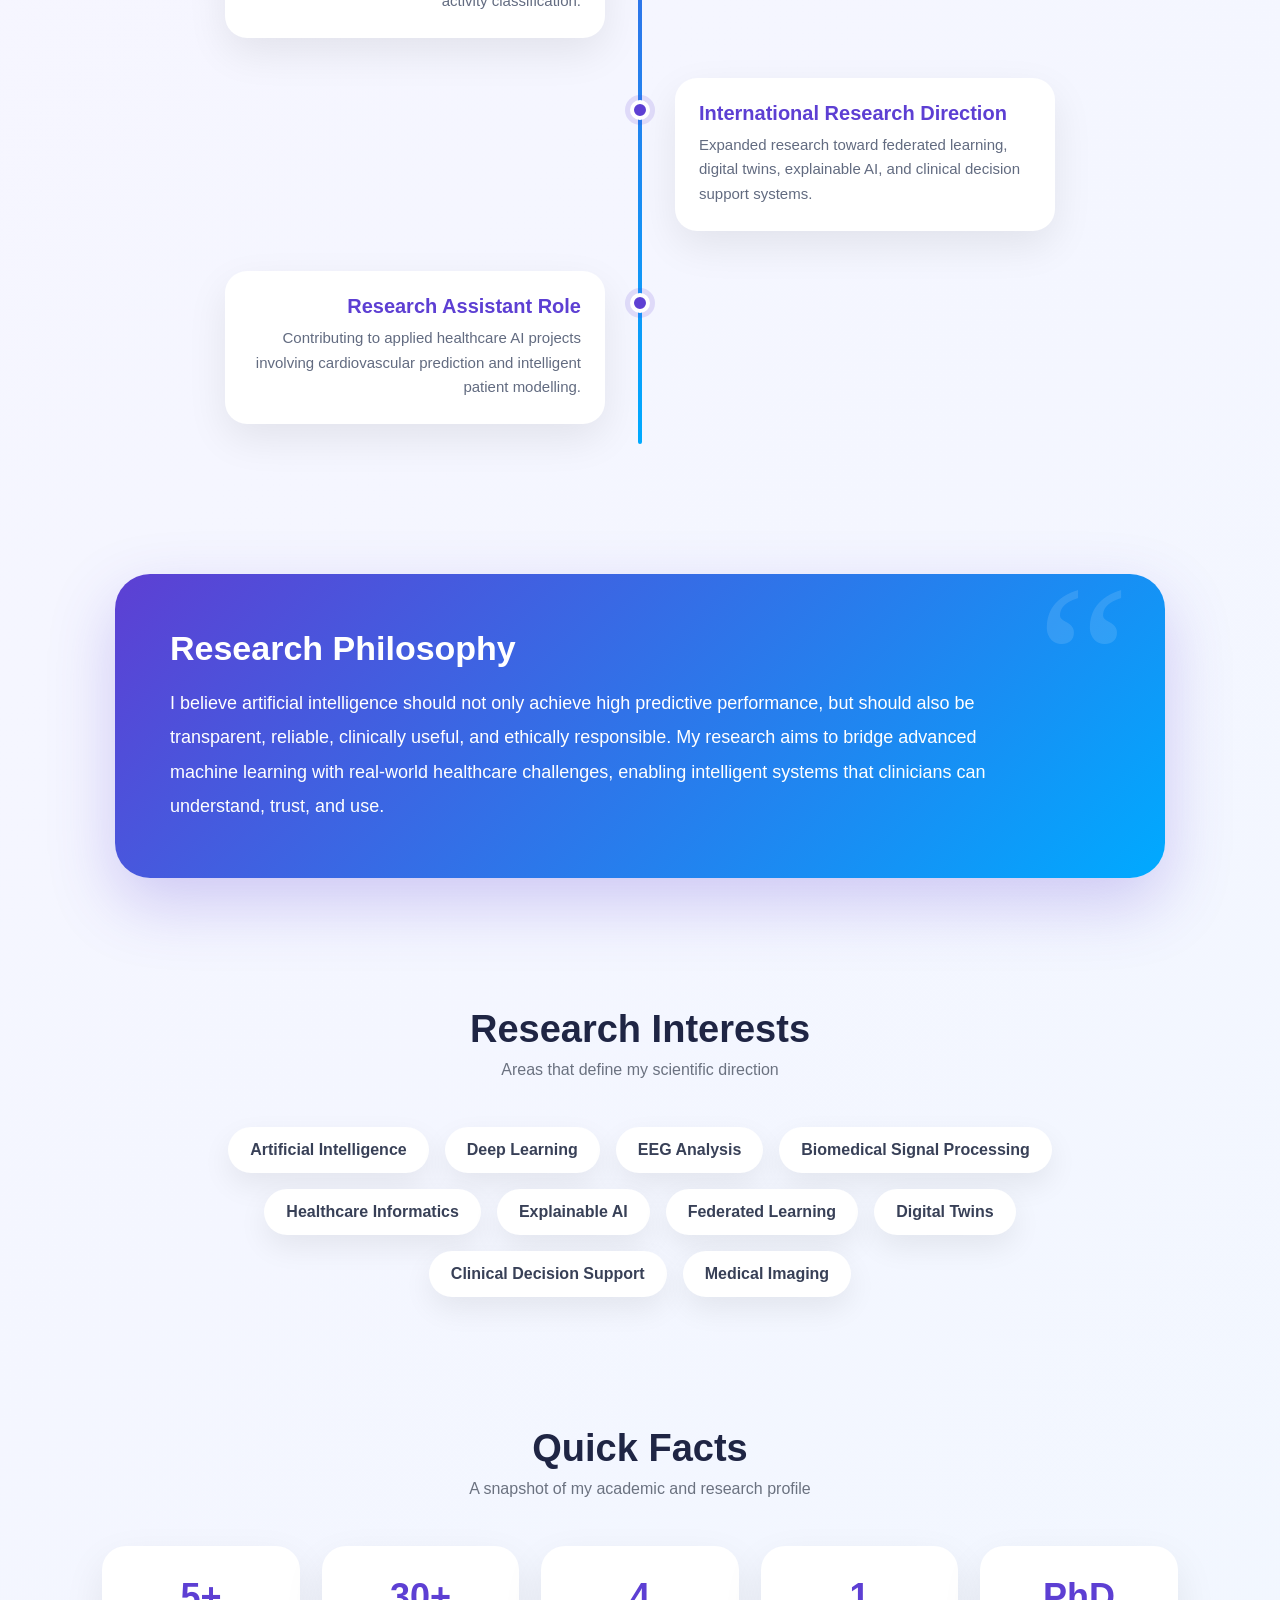
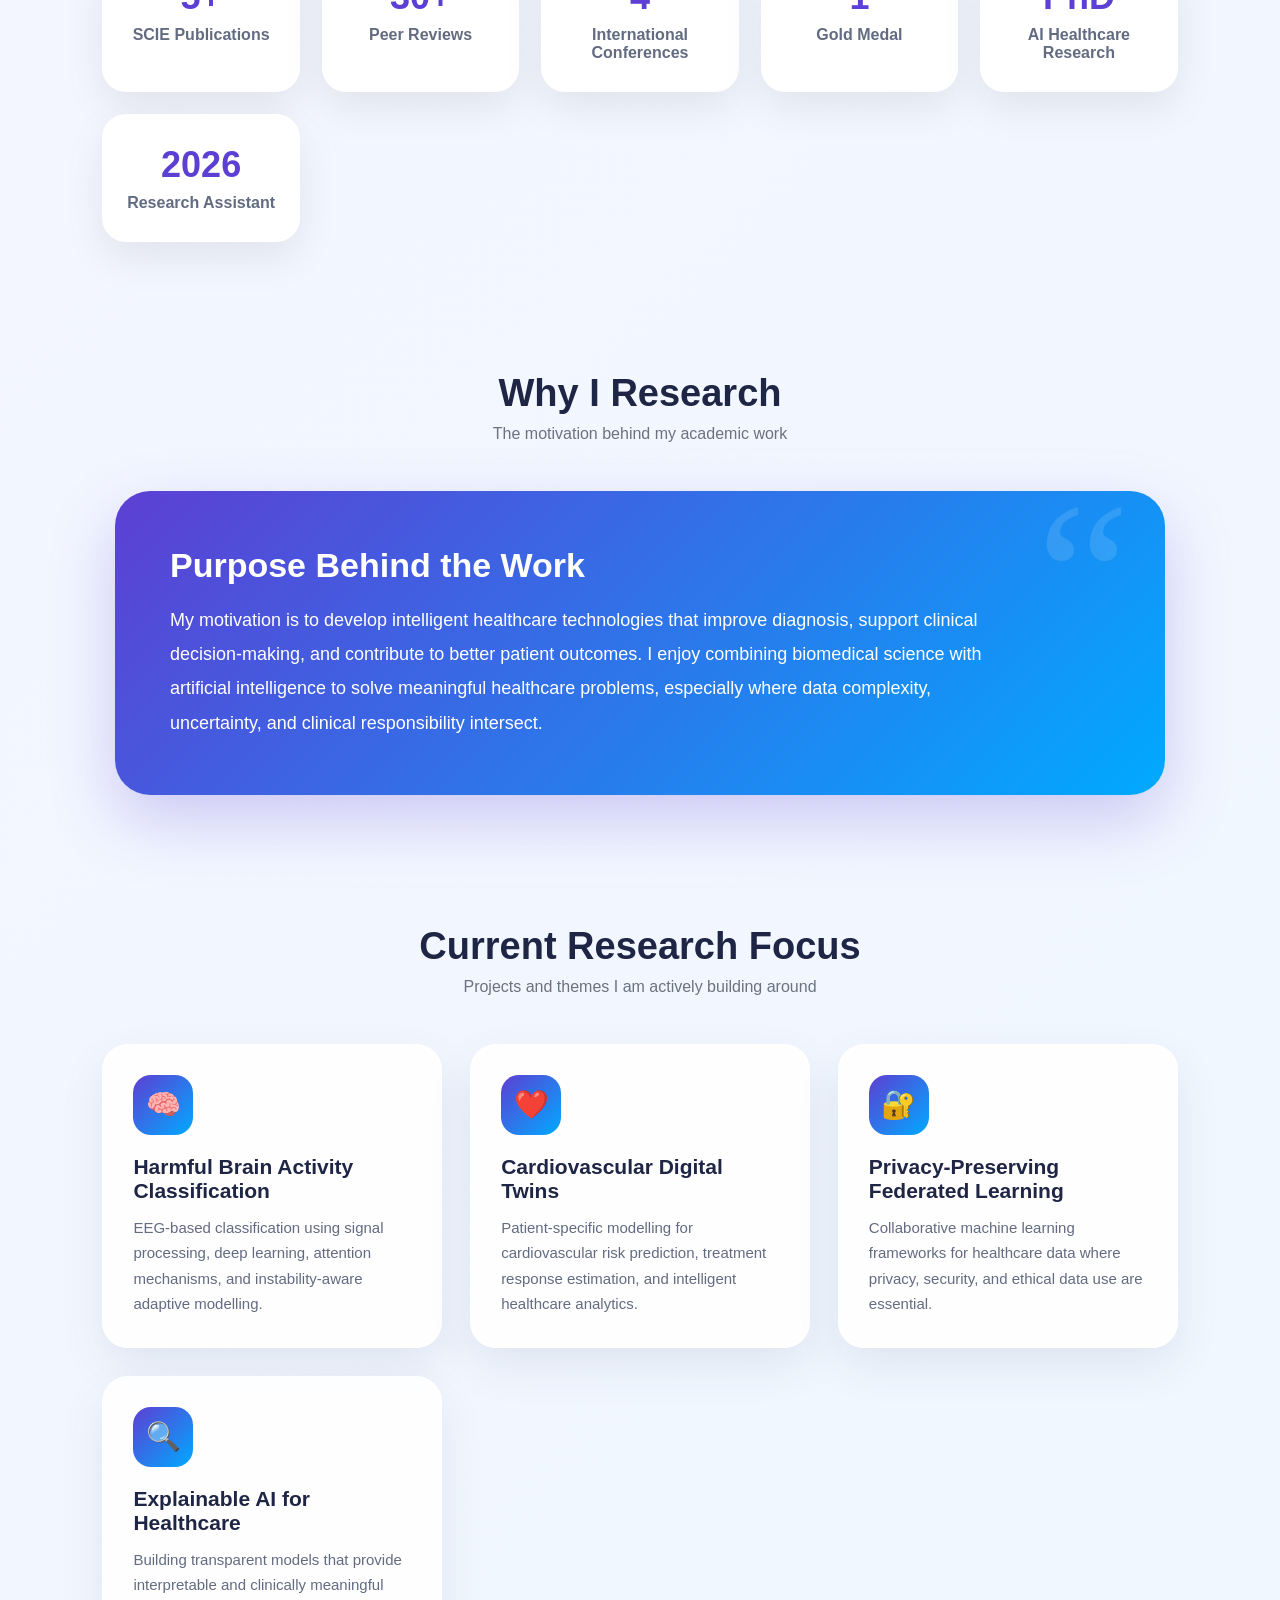
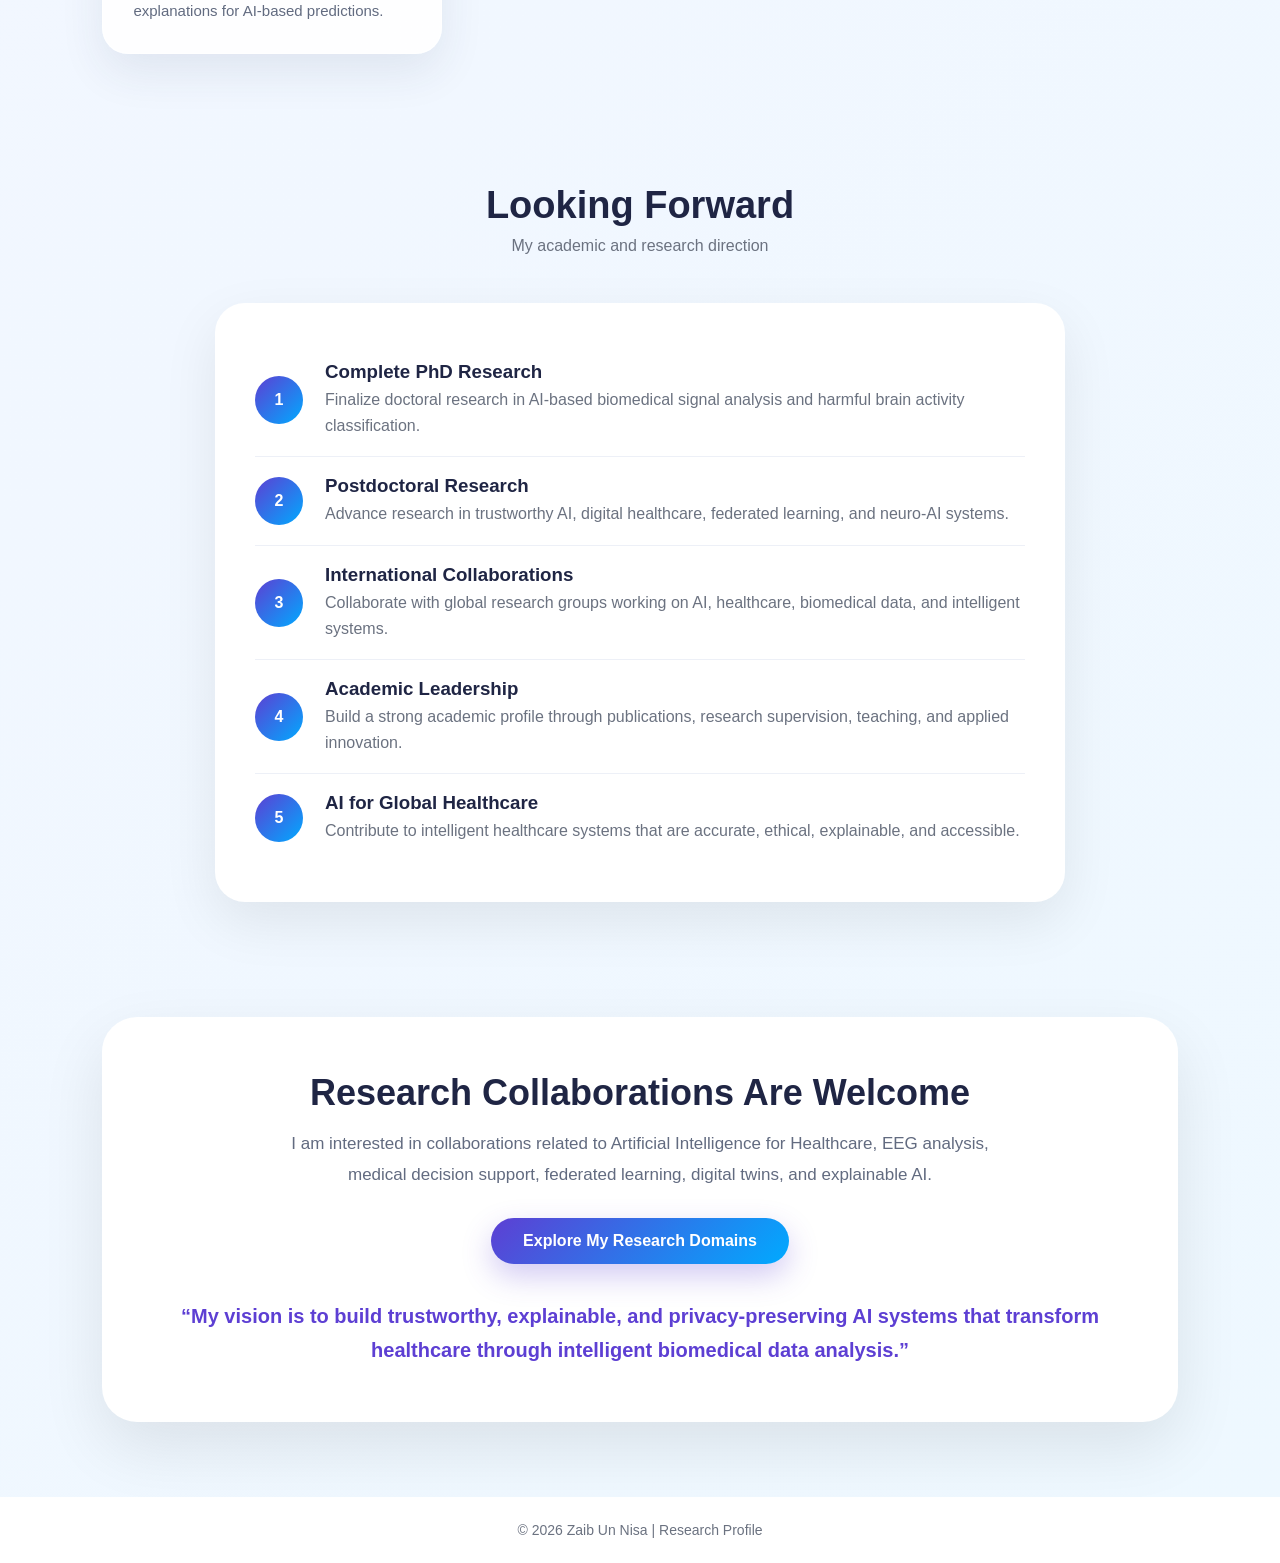
==== commit 3aabf2e7: "Update abtMe.html" ====
--- a/abtMe.html
+++ b/abtMe.html
@@ -155,8 +155,6 @@
       line-height: 1.7;
     }
 
-   
-%%%%%%%%%%%%%%%%%%%%%%
     .profile-circle{
         width:220px;
         height:220px;
@@ -883,4 +881,4 @@
   </footer>
 
 </body>
-</html>+</html>
